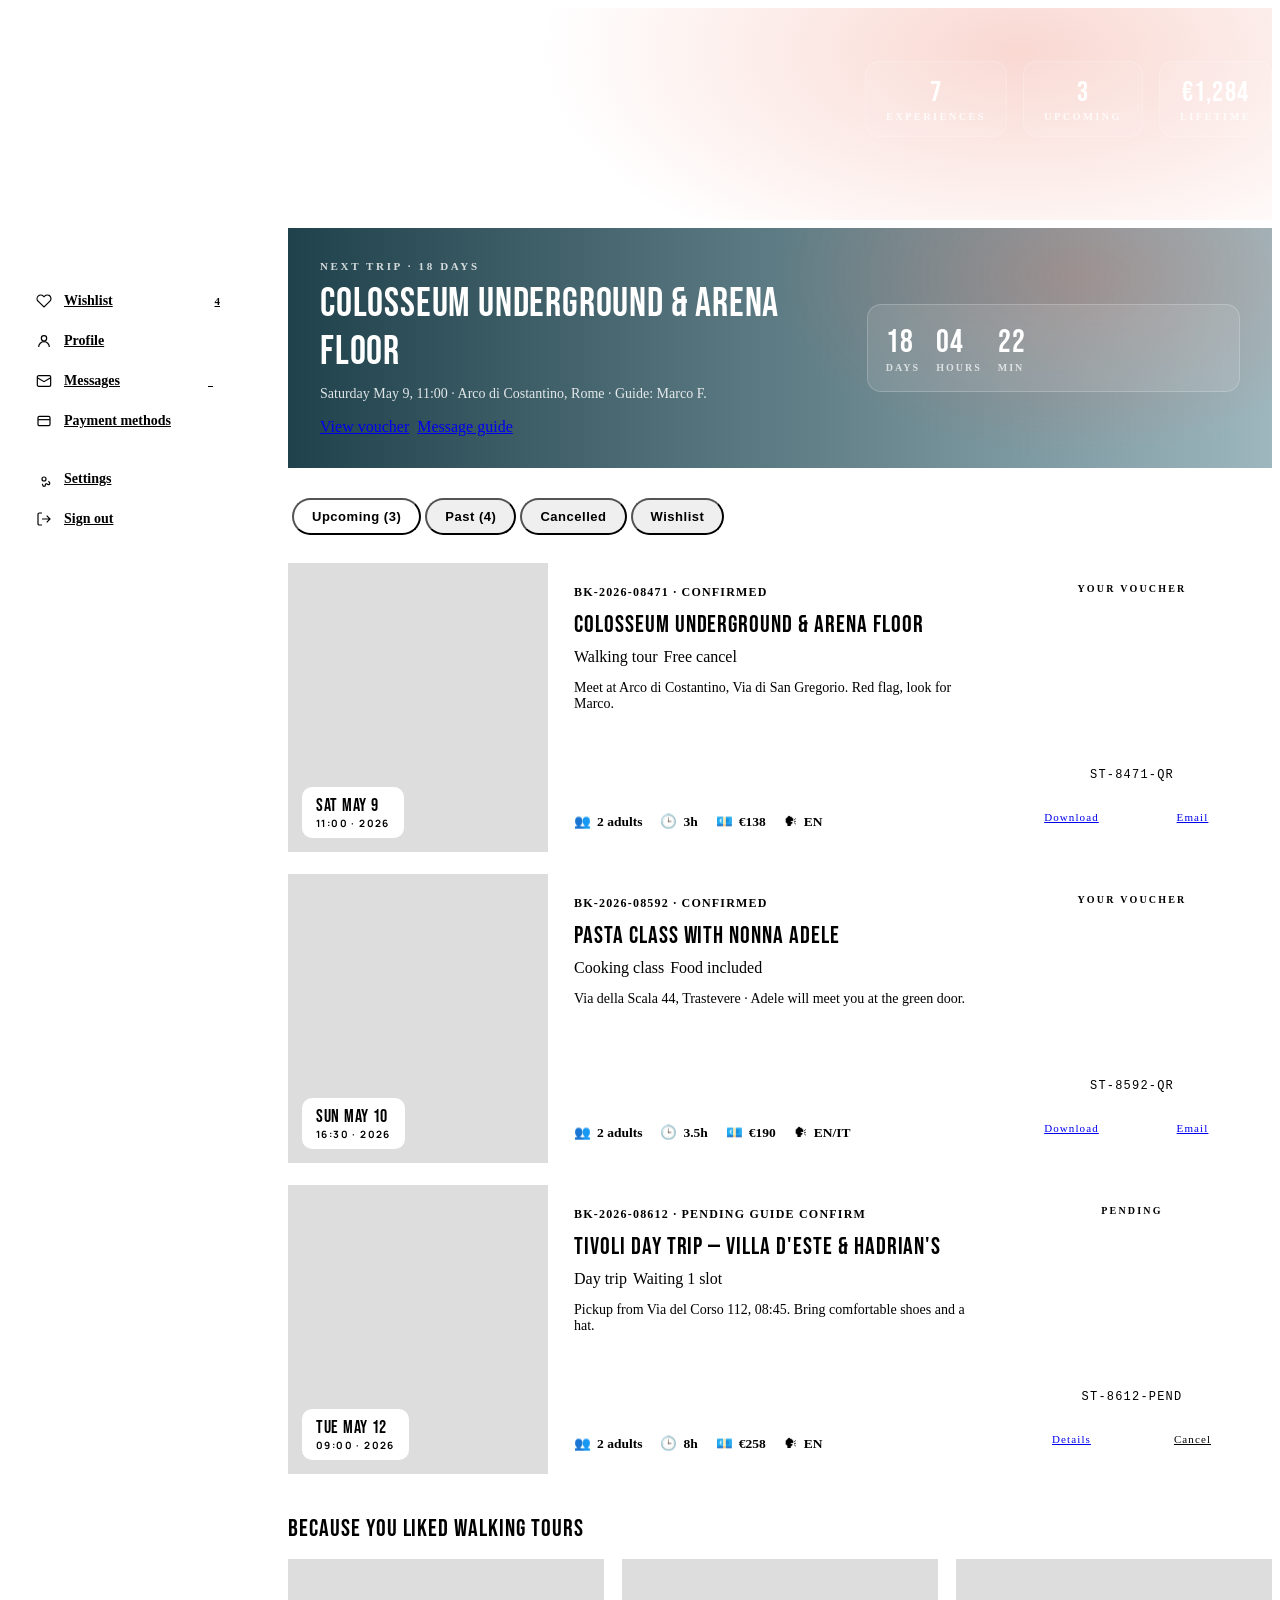
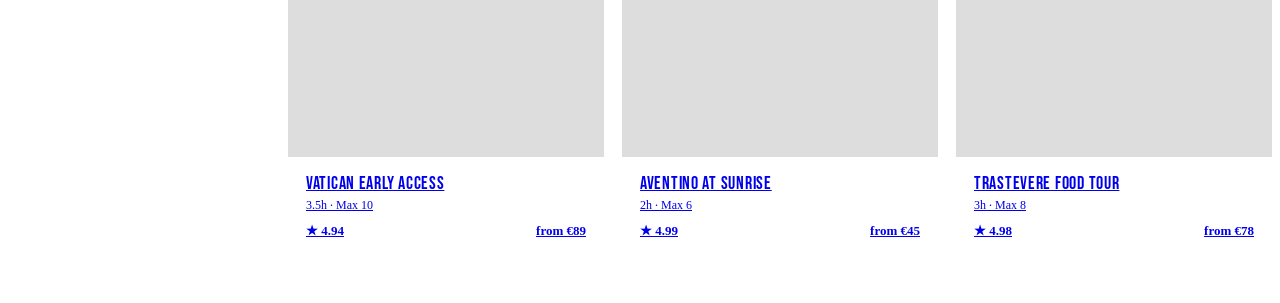
==== Account.html @ 509068ff "Initial commit: travel-platform static site 7 HTML pages linked via internal navigation: index (Soci" ====
<!doctype html>
<html lang="en">
<head>
<meta charset="utf-8"/>
<title>My bookings — SocialTravels</title>
<meta name="viewport" content="width=device-width,initial-scale=1"/>
<link href="https://fonts.googleapis.com/css2?family=Bebas+Neue&family=Manrope:wght@300;400;500;600;700;800&family=Fraunces:ital,opsz,wght@0,9..144,400;0,9..144,500;0,9..144,600;1,9..144,400&display=swap" rel="stylesheet">
<link rel="stylesheet" href="shared.css">
<style>
  .acc-hero{
    background:linear-gradient(135deg,var(--teal-900),var(--teal-700));
    color:#fff;padding:50px 0 80px;position:relative;overflow:hidden;
  }
  .acc-hero::before{content:"";position:absolute;inset:0;background:radial-gradient(800px 400px at 80% 20%,rgba(232,99,74,.25),transparent 60%);pointer-events:none}
  .acc-hero .wrap{position:relative;display:flex;align-items:center;gap:24px}
  .acc-avatar{width:76px;height:76px;border-radius:50%;background:var(--coral) center/cover;border:3px solid rgba(255,255,255,.3);display:grid;place-items:center;font-family:'Bebas Neue';font-size:32px;letter-spacing:.02em}
  .acc-hero h1{font-family:'Bebas Neue';font-size:48px;letter-spacing:.02em;margin:0;color:#fff;font-weight:400;line-height:1}
  .acc-hero p{opacity:.85;margin:6px 0 0;font-size:14px}
  .acc-chips{margin-left:auto;display:flex;gap:16px}
  .acc-chip-stat{background:rgba(255,255,255,.08);border:1px solid rgba(255,255,255,.18);border-radius:14px;padding:14px 20px;text-align:center}
  .acc-chip-stat .num{font-family:'Bebas Neue';font-size:28px;letter-spacing:.04em}
  .acc-chip-stat .lbl{font-size:10.5px;letter-spacing:.22em;text-transform:uppercase;opacity:.8;font-weight:700;margin-top:2px}

  .layout{display:grid;grid-template-columns:240px 1fr;gap:40px;padding:48px 0 40px;margin-top:-40px;position:relative;z-index:2}
  .acc-side{background:#fff;border:1px solid var(--line);border-radius:var(--radius);padding:14px;box-shadow:var(--shadow-sm);align-self:start;position:sticky;top:80px}
  .acc-side a{display:flex;align-items:center;gap:12px;padding:11px 14px;border-radius:10px;font-size:14px;color:var(--ink-2);font-weight:600;transition:background .2s,color .2s;margin-bottom:2px}
  .acc-side a:hover{background:var(--teal-50);color:var(--teal-900)}
  .acc-side a.on{background:var(--teal-800);color:#fff}
  .acc-side a.on svg{stroke:#fff}
  .acc-side hr{border:none;border-top:1px solid var(--line);margin:10px 0}

  .tabs{display:flex;gap:4px;padding:4px;background:var(--sand-2);border-radius:999px;width:fit-content;margin-bottom:24px}
  .tabs button{padding:9px 18px;border-radius:999px;font-size:13px;font-weight:700;letter-spacing:.04em;color:var(--ink-2);transition:all .2s}
  .tabs button.on{background:#fff;color:var(--teal-900);box-shadow:var(--shadow-sm)}

  /* Booking card */
  .bk-card{background:#fff;border:1px solid var(--line);border-radius:var(--radius);overflow:hidden;box-shadow:var(--shadow-sm);margin-bottom:22px;display:grid;grid-template-columns:260px 1fr 280px}
  .bk-card .img{background:#ddd center/cover;min-height:220px;position:relative}
  .bk-card .img .when{position:absolute;bottom:14px;left:14px;background:#fff;color:var(--teal-900);padding:8px 14px;border-radius:10px;font-family:'Bebas Neue';font-size:18px;letter-spacing:.04em;box-shadow:var(--shadow-sm)}
  .bk-card .img .when small{display:block;font-family:'Manrope';font-size:10px;letter-spacing:.14em;text-transform:uppercase;color:var(--mute);font-weight:700}
  .bk-card .body{padding:22px 26px;display:flex;flex-direction:column;gap:8px;border-right:1px solid var(--line)}
  .bk-card .body h4{margin:4px 0 0;font-family:'Bebas Neue';font-size:24px;color:var(--teal-900);letter-spacing:.04em;font-weight:400;line-height:1.1}
  .bk-card .body .meta{font-size:12px;color:var(--mute);letter-spacing:.1em;text-transform:uppercase;font-weight:700}
  .bk-card .body .chips{display:flex;gap:6px;flex-wrap:wrap;margin-top:2px}
  .bk-card .body .ticket-info{display:flex;gap:18px;color:var(--ink-2);font-size:13.5px;padding-top:12px;margin-top:auto;border-top:1px solid var(--line)}
  .bk-card .body .ticket-info span{display:inline-flex;align-items:center;gap:6px}
  .bk-card .body .ticket-info b{color:var(--teal-900);font-weight:700}

  /* QR + actions column */
  .bk-qr-col{padding:20px 22px;background:linear-gradient(180deg,var(--sand),var(--sand-2));display:flex;flex-direction:column;gap:10px;align-items:center;justify-content:center;text-align:center}
  .qr{width:130px;height:130px;background:#fff;padding:10px;border-radius:12px;border:1px solid var(--line);display:grid;place-items:center}
  .qr svg{width:100%;height:100%}
  .bk-qr-col .code{font-family:'Courier New',monospace;font-size:12px;color:var(--ink-2);letter-spacing:.1em;margin-top:4px}
  .bk-qr-col .acts{display:flex;gap:6px;width:100%;margin-top:10px}
  .bk-qr-col .acts .btn{flex:1;padding:9px 10px;font-size:11px;letter-spacing:.1em}

  /* Upcoming hero booking */
  .bk-next{position:relative;background:linear-gradient(90deg,rgba(7,45,56,.9),rgba(10,74,92,.4)),url('https://images.unsplash.com/photo-1552832230-c0197dd311b5?w=1600&q=80') center/cover;border-radius:var(--radius);padding:32px;color:#fff;display:grid;grid-template-columns:1.4fr 1fr;gap:24px;align-items:center;margin-bottom:26px;box-shadow:var(--shadow-md);overflow:hidden}
  .bk-next::before{content:"";position:absolute;inset:0;background:radial-gradient(500px 300px at 80% 20%,rgba(232,99,74,.25),transparent 60%);pointer-events:none}
  .bk-next .lbl{font-size:11px;letter-spacing:.24em;text-transform:uppercase;opacity:.8;font-weight:700;margin-bottom:8px;position:relative}
  .bk-next h3{font-family:'Bebas Neue';font-size:40px;letter-spacing:.02em;margin:0 0 10px;color:#fff;font-weight:400;position:relative}
  .bk-next p{opacity:.85;margin:0 0 16px;font-size:14px;position:relative}
  .bk-next .countdown{display:flex;gap:16px;background:rgba(255,255,255,.1);backdrop-filter:blur(10px);border:1px solid rgba(255,255,255,.2);padding:18px;border-radius:14px;position:relative}
  .bk-next .countdown .n{font-family:'Bebas Neue';font-size:32px;letter-spacing:.04em;color:#fff}
  .bk-next .countdown .u{font-size:10px;letter-spacing:.2em;text-transform:uppercase;opacity:.7;font-weight:700}

  h3.block{font-family:'Bebas Neue';font-size:24px;letter-spacing:.04em;color:var(--teal-900);margin:18px 0 16px;font-weight:400}

  @media(max-width:960px){
    .layout{grid-template-columns:1fr}
    .acc-side{position:static}
    .bk-card{grid-template-columns:1fr}
    .bk-card .body{border-right:none;border-bottom:1px solid var(--line)}
  }
</style>
</head>
<body>

<div class="acc-hero">
  <div class="wrap">
    <div class="acc-avatar">MR</div>
    <div>
      <h1>MARTA ROSSI</h1>
      <p>Member since Mar 2025 · <span style="color:var(--coral);font-weight:700">Gold traveller</span></p>
    </div>
    <div class="acc-chips">
      <div class="acc-chip-stat"><div class="num">7</div><div class="lbl">Experiences</div></div>
      <div class="acc-chip-stat"><div class="num">3</div><div class="lbl">Upcoming</div></div>
      <div class="acc-chip-stat"><div class="num">€1,284</div><div class="lbl">Lifetime</div></div>
    </div>
  </div>
</div>

<div class="wrap layout">
  <aside class="acc-side">
    <a href="#" class="on">
      <svg width="16" height="16" viewBox="0 0 24 24" fill="none" stroke="currentColor" stroke-width="1.8"><rect x="3" y="4" width="18" height="18" rx="2"/><path d="M3 10h18M8 2v4M16 2v4"/></svg>
      Bookings
    </a>
    <a href="#">
      <svg width="16" height="16" viewBox="0 0 24 24" fill="none" stroke="currentColor" stroke-width="1.8"><path d="M20.8 4.6a5.5 5.5 0 0 0-7.8 0L12 5.6l-1-1a5.5 5.5 0 0 0-7.8 7.8l1 1L12 21l7.8-7.7 1-1a5.5 5.5 0 0 0 0-7.8z"/></svg>
      Wishlist <span style="margin-left:auto;font-size:11px;color:var(--mute)">4</span>
    </a>
    <a href="#">
      <svg width="16" height="16" viewBox="0 0 24 24" fill="none" stroke="currentColor" stroke-width="1.8"><circle cx="12" cy="8" r="4"/><path d="M4 21a8 8 0 0 1 16 0"/></svg>
      Profile
    </a>
    <a href="#">
      <svg width="16" height="16" viewBox="0 0 24 24" fill="none" stroke="currentColor" stroke-width="1.8"><rect x="2" y="4" width="20" height="16" rx="2"/><path d="m2 7 10 6 10-6"/></svg>
      Messages <span style="margin-left:auto;background:var(--coral);color:#fff;font-size:10px;border-radius:999px;padding:2px 7px;font-weight:700">2</span>
    </a>
    <a href="#">
      <svg width="16" height="16" viewBox="0 0 24 24" fill="none" stroke="currentColor" stroke-width="1.8"><rect x="3" y="5" width="18" height="14" rx="2"/><path d="M3 10h18"/></svg>
      Payment methods
    </a>
    <hr>
    <a href="#">
      <svg width="16" height="16" viewBox="0 0 24 24" fill="none" stroke="currentColor" stroke-width="1.8"><circle cx="12" cy="12" r="3"/><path d="M19.4 15a1.7 1.7 0 0 0 .3 1.8l.1.1a2 2 0 1 1-2.8 2.8l-.1-.1a1.7 1.7 0 0 0-1.8-.3 1.7 1.7 0 0 0-1 1.5V21a2 2 0 1 1-4 0v-.1a1.7 1.7 0 0 0-1-1.5"/></svg>
      Settings
    </a>
    <a href="#">
      <svg width="16" height="16" viewBox="0 0 24 24" fill="none" stroke="currentColor" stroke-width="1.8"><path d="M9 21H5a2 2 0 0 1-2-2V5a2 2 0 0 1 2-2h4M16 17l5-5-5-5M21 12H9"/></svg>
      Sign out
    </a>
  </aside>

  <section>
    <!-- NEXT UP BANNER -->
    <div class="bk-next">
      <div>
        <div class="lbl">NEXT TRIP · 18 DAYS</div>
        <h3>Colosseum Underground & Arena Floor</h3>
        <p>Saturday May 9, 11:00 · Arco di Costantino, Rome · Guide: Marco F.</p>
        <div style="display:flex;gap:8px;position:relative">
          <a href="#" class="btn btn-coral">View voucher</a>
          <a href="#" class="btn btn-ghost-w">Message guide</a>
        </div>
      </div>
      <div class="countdown">
        <div><div class="n">18</div><div class="u">DAYS</div></div>
        <div><div class="n">04</div><div class="u">HOURS</div></div>
        <div><div class="n">22</div><div class="u">MIN</div></div>
      </div>
    </div>

    <div class="tabs">
      <button class="on">Upcoming (3)</button>
      <button>Past (4)</button>
      <button>Cancelled</button>
      <button>Wishlist</button>
    </div>

    <!-- Booking cards -->
    <article class="bk-card">
      <div class="img" style="background-image:url('https://images.unsplash.com/photo-1552832230-c0197dd311b5?w=900&q=80')">
        <div class="when">SAT MAY 9<small>11:00 · 2026</small></div>
      </div>
      <div class="body">
        <div class="meta">BK-2026-08471 · CONFIRMED</div>
        <h4>Colosseum Underground & Arena Floor</h4>
        <div class="chips"><span class="chip chip-teal">Walking tour</span><span class="chip chip-ok">Free cancel</span></div>
        <p style="margin:6px 0 0;color:var(--ink-2);font-size:14px">Meet at Arco di Costantino, Via di San Gregorio. Red flag, look for Marco.</p>
        <div class="ticket-info">
          <span>👥 <b>2 adults</b></span>
          <span>🕒 <b>3h</b></span>
          <span>💶 <b>€138</b></span>
          <span>🗣 <b>EN</b></span>
        </div>
      </div>
      <div class="bk-qr-col">
        <div style="font-size:10px;letter-spacing:.22em;text-transform:uppercase;color:var(--teal-700);font-weight:700">Your voucher</div>
        <div class="qr" id="qr1"></div>
        <div class="code">ST-8471-QR</div>
        <div class="acts">
          <a href="#" class="btn btn-teal">Download</a>
          <a href="#" class="btn btn-ghost">Email</a>
        </div>
      </div>
    </article>

    <article class="bk-card">
      <div class="img" style="background-image:url('https://images.unsplash.com/photo-1556909172-54557c7e4fb7?w=900&q=80')">
        <div class="when">SUN MAY 10<small>16:30 · 2026</small></div>
      </div>
      <div class="body">
        <div class="meta">BK-2026-08592 · CONFIRMED</div>
        <h4>Pasta Class with Nonna Adele</h4>
        <div class="chips"><span class="chip chip-teal">Cooking class</span><span class="chip chip-ok">Food included</span></div>
        <p style="margin:6px 0 0;color:var(--ink-2);font-size:14px">Via della Scala 44, Trastevere · Adele will meet you at the green door.</p>
        <div class="ticket-info">
          <span>👥 <b>2 adults</b></span>
          <span>🕒 <b>3.5h</b></span>
          <span>💶 <b>€190</b></span>
          <span>🗣 <b>EN/IT</b></span>
        </div>
      </div>
      <div class="bk-qr-col">
        <div style="font-size:10px;letter-spacing:.22em;text-transform:uppercase;color:var(--teal-700);font-weight:700">Your voucher</div>
        <div class="qr" id="qr2"></div>
        <div class="code">ST-8592-QR</div>
        <div class="acts">
          <a href="#" class="btn btn-teal">Download</a>
          <a href="#" class="btn btn-ghost">Email</a>
        </div>
      </div>
    </article>

    <article class="bk-card">
      <div class="img" style="background-image:url('https://commons.wikimedia.org/wiki/Special:FilePath/Gardens%20and%20fountains%20in%20Villa%20d%27Este%20(Tivoli)%20(8).jpg?width=900')">
        <div class="when">TUE MAY 12<small>09:00 · 2026</small></div>
      </div>
      <div class="body">
        <div class="meta">BK-2026-08612 · PENDING GUIDE CONFIRM</div>
        <h4>Tivoli Day Trip — Villa d'Este & Hadrian's</h4>
        <div class="chips"><span class="chip chip-coral">Day trip</span><span class="chip chip-ink">Waiting 1 slot</span></div>
        <p style="margin:6px 0 0;color:var(--ink-2);font-size:14px">Pickup from Via del Corso 112, 08:45. Bring comfortable shoes and a hat.</p>
        <div class="ticket-info">
          <span>👥 <b>2 adults</b></span>
          <span>🕒 <b>8h</b></span>
          <span>💶 <b>€258</b></span>
          <span>🗣 <b>EN</b></span>
        </div>
      </div>
      <div class="bk-qr-col">
        <div style="font-size:10px;letter-spacing:.22em;text-transform:uppercase;color:var(--warn);font-weight:700">Pending</div>
        <div class="qr" id="qr3" style="opacity:.4"></div>
        <div class="code">ST-8612-PEND</div>
        <div class="acts">
          <a href="#" class="btn btn-ghost">Details</a>
          <a href="#" class="btn btn-ghost" style="color:var(--coral);border-color:var(--coral-50)">Cancel</a>
        </div>
      </div>
    </article>

    <!-- Recommended -->
    <h3 class="block" style="margin-top:40px">Because you liked walking tours</h3>
    <div style="display:grid;grid-template-columns:repeat(3,1fr);gap:18px">
      <a href="Experience.html" class="card" style="overflow:hidden;display:flex;flex-direction:column">
        <div style="aspect-ratio:16/10;background:#ddd center/cover;background-image:url('https://commons.wikimedia.org/wiki/Special:FilePath/Galleria%20delle%20carte%20geografiche%20(Vatican%20Museums)%20September%202015-5.jpg?width=900')"></div>
        <div style="padding:16px 18px">
          <div style="font-family:'Bebas Neue';font-size:18px;letter-spacing:.04em;color:var(--teal-900)">Vatican Early Access</div>
          <div style="font-size:12px;color:var(--mute);margin:4px 0 10px">3.5h · Max 10</div>
          <div style="display:flex;justify-content:space-between;align-items:center;font-size:13px"><span style="color:var(--coral);font-weight:700">★ 4.94</span><span style="color:var(--teal-900);font-weight:700">from €89</span></div>
        </div>
      </a>
      <a href="Experience.html" class="card" style="overflow:hidden;display:flex;flex-direction:column">
        <div style="aspect-ratio:16/10;background:#ddd center/cover;background-image:url('https://images.unsplash.com/photo-1525874684015-58379d421a52?w=700&q=80')"></div>
        <div style="padding:16px 18px">
          <div style="font-family:'Bebas Neue';font-size:18px;letter-spacing:.04em;color:var(--teal-900)">Aventino at Sunrise</div>
          <div style="font-size:12px;color:var(--mute);margin:4px 0 10px">2h · Max 6</div>
          <div style="display:flex;justify-content:space-between;align-items:center;font-size:13px"><span style="color:var(--coral);font-weight:700">★ 4.99</span><span style="color:var(--teal-900);font-weight:700">from €45</span></div>
        </div>
      </a>
      <a href="Experience.html" class="card" style="overflow:hidden;display:flex;flex-direction:column">
        <div style="aspect-ratio:16/10;background:#ddd center/cover;background-image:url('https://images.unsplash.com/photo-1533777857889-4be7c70b33f7?w=700&q=80')"></div>
        <div style="padding:16px 18px">
          <div style="font-family:'Bebas Neue';font-size:18px;letter-spacing:.04em;color:var(--teal-900)">Trastevere Food Tour</div>
          <div style="font-size:12px;color:var(--mute);margin:4px 0 10px">3h · Max 8</div>
          <div style="display:flex;justify-content:space-between;align-items:center;font-size:13px"><span style="color:var(--coral);font-weight:700">★ 4.98</span><span style="color:var(--teal-900);font-weight:700">from €78</span></div>
        </div>
      </a>
    </div>
  </section>
</div>

<script src="i18n.js"></script>
<script src="components.js"></script>
<script>
  window.ST_TWEAKS = /*EDITMODE-BEGIN*/{"teal":"#0a4a5c","coral":"#e8634a","hero_layout":"A"}/*EDITMODE-END*/;
  STComponents.mountNav('exp', false);
  STComponents.mountFooter();
  STComponents.mountTweaks({});

  // simple generative QR (visual placeholder, not scannable)
  function drawQR(target, seed){
    const n = 21;
    const cell = 5;
    let s = '<svg viewBox="0 0 '+n*cell+' '+n*cell+'" xmlns="http://www.w3.org/2000/svg">';
    s += '<rect width="100%" height="100%" fill="#fff"/>';
    let h = seed;
    function rand(){ h = (h*9301 + 49297) % 233280; return h/233280; }
    for(let y=0;y<n;y++){
      for(let x=0;x<n;x++){
        const corner = (x<7 && y<7) || (x>n-8 && y<7) || (x<7 && y>n-8);
        const inner = ((x<7&&y<7&&x>0&&x<6&&y>0&&y<6&&!(x>1&&x<5&&y>1&&y<5)));
        let fill = false;
        if(x<7&&y<7){ fill = !(x>0&&x<6&&y>0&&y<6) || (x>1&&x<5&&y>1&&y<5); }
        else if(x>n-8&&y<7){ const xx=x-(n-7); fill = !(xx>0&&xx<6&&y>0&&y<6) || (xx>1&&xx<5&&y>1&&y<5); }
        else if(x<7&&y>n-8){ const yy=y-(n-7); fill = !(x>0&&x<6&&yy>0&&yy<6) || (x>1&&x<5&&yy>1&&yy<5); }
        else { fill = rand() > .55; }
        if(fill) s += `<rect x="${x*cell}" y="${y*cell}" width="${cell}" height="${cell}" fill="#072d38"/>`;
      }
    }
    s += '</svg>';
    target.innerHTML = s;
  }
  drawQR(document.getElementById('qr1'), 8471);
  drawQR(document.getElementById('qr2'), 8592);
  drawQR(document.getElementById('qr3'), 8612);

  document.querySelectorAll('.tabs button').forEach(b=>b.addEventListener('click',()=>{
    document.querySelectorAll('.tabs button').forEach(x=>x.classList.remove('on'));
    b.classList.add('on');
  }));
</script>
</body>
</html>
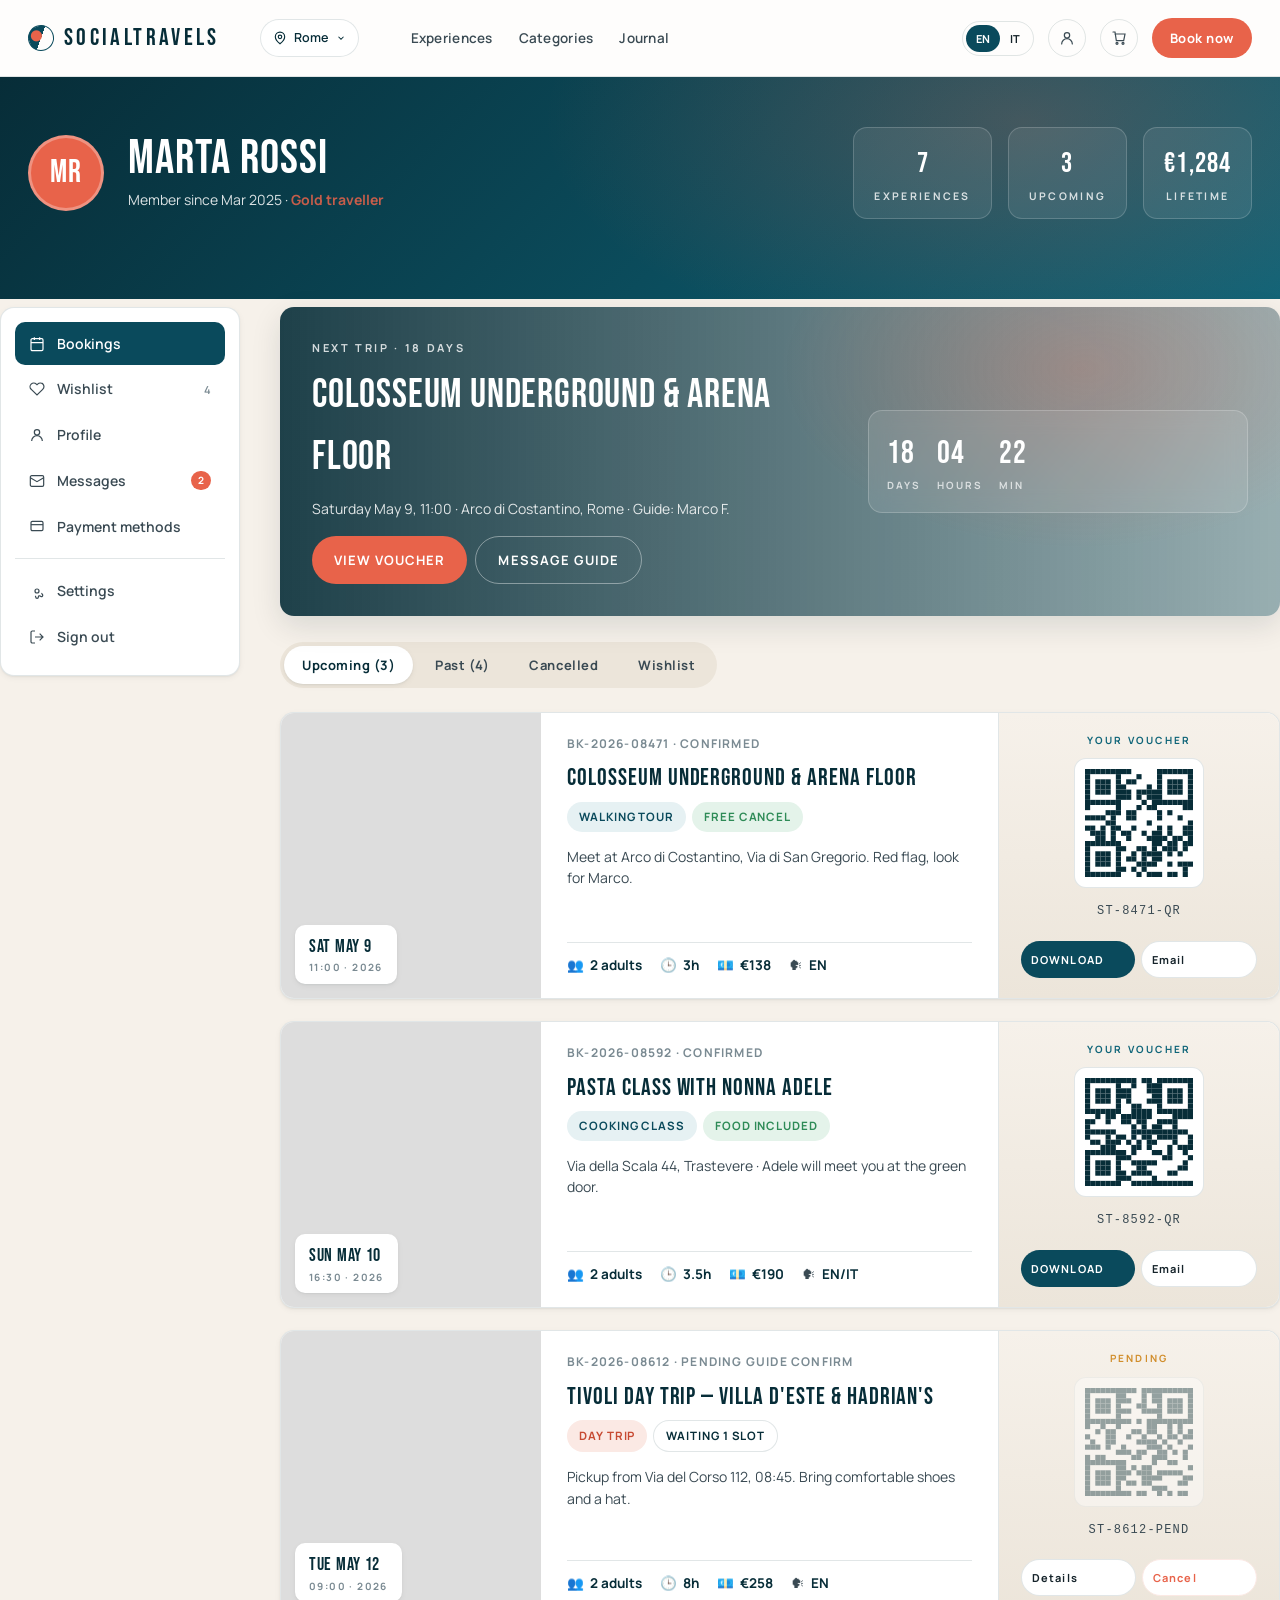
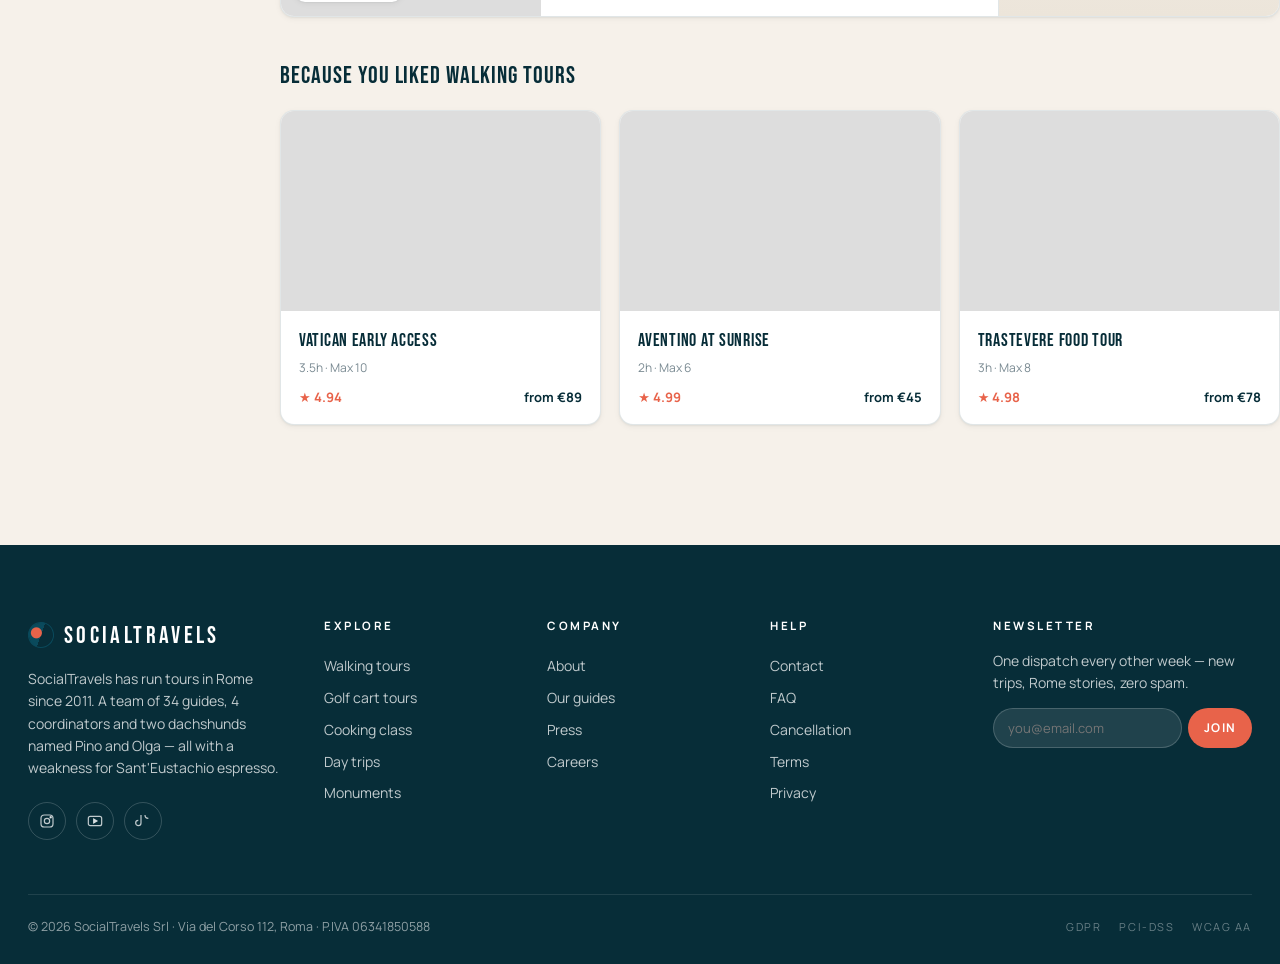
==== commit aa26c5ea: "Sync with updated design bundle: restructure home into city chooser Structural change: index.html is" ====
--- a/Account.html
+++ b/Account.html
@@ -5,7 +5,7 @@
 <title>My bookings — SocialTravels</title>
 <meta name="viewport" content="width=device-width,initial-scale=1"/>
 <link href="https://fonts.googleapis.com/css2?family=Bebas+Neue&family=Manrope:wght@300;400;500;600;700;800&family=Fraunces:ital,opsz,wght@0,9..144,400;0,9..144,500;0,9..144,600;1,9..144,400&display=swap" rel="stylesheet">
-<link rel="stylesheet" href="shared.css">
+<link rel="stylesheet" href="shared.css?v=4">
 <style>
   .acc-hero{
     background:linear-gradient(135deg,var(--teal-900),var(--teal-700));
@@ -263,8 +263,8 @@
   </section>
 </div>
 
-<script src="i18n.js"></script>
-<script src="components.js"></script>
+<script src="i18n.js?v=2"></script>
+<script src="components.js?v=4"></script>
 <script>
   window.ST_TWEAKS = /*EDITMODE-BEGIN*/{"teal":"#0a4a5c","coral":"#e8634a","hero_layout":"A"}/*EDITMODE-END*/;
   STComponents.mountNav('exp', false);
--- a/shared.css
+++ b/shared.css
@@ -0,0 +1,211 @@
+/* SocialTravels shared styles */
+:root{
+  --teal-900:#072d38;
+  --teal-800:#0a4a5c;
+  --teal-700:#0e6478;
+  --teal-600:#13809a;
+  --teal-500:#1f8aa1;
+  --teal-100:#cfe3e8;
+  --teal-50:#e6f1f3;
+  --coral:#e8634a;
+  --coral-dark:#c74a32;
+  --coral-50:#fbe9e4;
+  --sand:#f6f1ea;
+  --sand-2:#ece5da;
+  --ink:#15232a;
+  --ink-2:#3a4a53;
+  --mute:#7a8a92;
+  --line:rgba(12,50,62,.12);
+  --ok:#2e8b57;
+  --warn:#d18e2c;
+  --radius:14px;
+  --shadow-sm:0 1px 2px rgba(10,30,40,.06), 0 2px 6px rgba(10,30,40,.05);
+  --shadow-md:0 10px 30px rgba(10,30,40,.12);
+  --shadow-lg:0 30px 70px rgba(10,30,40,.22);
+}
+*{box-sizing:border-box}
+html,body{margin:0;padding:0}
+body{
+  font-family:'Manrope',system-ui,sans-serif;
+  color:var(--ink);background:var(--sand);
+  font-size:16px;line-height:1.55;
+  -webkit-font-smoothing:antialiased;
+}
+img{display:block;max-width:100%}
+a{color:inherit;text-decoration:none}
+button{font:inherit;cursor:pointer;border:none;background:none;color:inherit}
+.wrap{max-width:1280px;margin:0 auto;padding:0 28px}
+
+/* ---------- TOP NAV (shared) ---------- */
+.st-nav{
+  position:sticky;top:0;z-index:50;
+  background:rgba(255,255,255,.85);
+  backdrop-filter:blur(18px) saturate(1.2);
+  -webkit-backdrop-filter:blur(18px) saturate(1.2);
+  border-bottom:1px solid var(--line);
+}
+.st-nav.on-hero{
+  position:absolute;left:0;right:0;background:transparent;border:none;
+}
+.st-nav .wrap{display:flex;align-items:center;gap:32px;padding-top:18px;padding-bottom:18px}
+.logo{
+  font-family:'Bebas Neue',sans-serif;
+  font-size:24px;letter-spacing:.14em;color:var(--teal-900);
+  display:flex;align-items:center;gap:10px;font-weight:400;
+}
+.st-nav.on-hero .logo{color:#fff}
+.logo-mark{
+  width:26px;height:26px;border-radius:50%;
+  background:
+    radial-gradient(circle at 35% 35%, var(--coral) 0 5px, transparent 6px),
+    conic-gradient(from 220deg,var(--teal-800) 0 50%, transparent 50% 100%);
+  border:1.5px solid var(--teal-800);
+  transform:rotate(-20deg);
+}
+.st-nav.on-hero .logo-mark{border-color:#fff;background:
+  radial-gradient(circle at 35% 35%, var(--coral) 0 5px, transparent 6px),
+  conic-gradient(from 220deg,#fff 0 50%, transparent 50% 100%);}
+.nav-links{display:flex;gap:26px;margin-left:20px;font-size:13.5px;letter-spacing:.02em;color:var(--ink-2);font-weight:600}
+.st-nav.on-hero .nav-links{color:rgba(255,255,255,.9)}
+.nav-links a{position:relative;padding:4px 0;transition:color .2s}
+.nav-links a:hover{color:var(--coral)}
+.st-nav.on-hero .nav-links a:hover{color:#fff}
+.nav-links a.active{color:var(--coral)}
+.nav-right{margin-left:auto;display:flex;align-items:center;gap:14px}
+.nav-iconbtn{
+  width:38px;height:38px;border-radius:50%;border:1px solid var(--line);
+  display:grid;place-items:center;color:var(--ink-2);transition:background .2s,color .2s;
+}
+.nav-iconbtn:hover{background:var(--teal-50);color:var(--teal-800)}
+.st-nav.on-hero .nav-iconbtn{border-color:rgba(255,255,255,.3);color:#fff}
+.st-nav.on-hero .nav-iconbtn:hover{background:rgba(255,255,255,.14)}
+.lang-switch{
+  display:flex;border:1px solid var(--line);border-radius:999px;padding:3px;
+  font-size:11px;letter-spacing:.18em;font-weight:700;
+}
+.st-nav.on-hero .lang-switch{border-color:rgba(255,255,255,.3);color:#fff}
+.lang-switch button{padding:5px 10px;border-radius:999px;color:inherit}
+.lang-switch button.on{background:var(--teal-800);color:#fff}
+.st-nav.on-hero .lang-switch button.on{background:#fff;color:var(--teal-900)}
+
+/* ---------- CITY SWITCHER ---------- */
+.city-switch{position:relative;margin-left:8px}
+.city-btn{
+  display:inline-flex;align-items:center;gap:7px;
+  padding:8px 12px;border:1px solid var(--line);border-radius:999px;
+  font-size:12.5px;font-weight:600;letter-spacing:.02em;color:var(--teal-900);
+  background:#fff;transition:background .2s,border-color .2s;
+}
+.city-btn:hover{border-color:var(--teal-700)}
+.st-nav.on-hero .city-btn{background:rgba(255,255,255,.14);border-color:rgba(255,255,255,.3);color:#fff;backdrop-filter:blur(8px)}
+.st-nav.on-hero .city-btn:hover{background:rgba(255,255,255,.22)}
+.city-drop{
+  position:absolute;top:calc(100% + 10px);left:0;
+  background:#fff;border:1px solid var(--line);border-radius:14px;
+  box-shadow:0 20px 50px rgba(7,45,56,.18);
+  padding:8px;min-width:260px;
+  opacity:0;transform:translateY(-6px);pointer-events:none;transition:opacity .15s,transform .15s;
+  z-index:60;
+}
+.city-drop.on{opacity:1;transform:translateY(0);pointer-events:auto}
+.city-drop a{
+  display:flex;justify-content:space-between;align-items:center;gap:18px;
+  padding:10px 14px;border-radius:8px;font-size:13.5px;color:var(--teal-900);font-weight:600;
+  transition:background .15s;
+}
+.city-drop a:hover{background:var(--teal-50)}
+.city-drop a small{font-size:10px;letter-spacing:.14em;text-transform:uppercase;color:var(--teal-700);font-weight:700}
+.city-drop a.soon small{color:var(--mute)}
+.city-drop .city-sep{height:1px;background:var(--line);margin:6px 4px}
+.city-drop a.all{color:var(--coral);justify-content:flex-start;font-size:12px;letter-spacing:.14em;text-transform:uppercase}
+.nav-cta{
+  background:var(--coral);color:#fff;padding:10px 18px;border-radius:999px;
+  font-size:13px;font-weight:700;letter-spacing:.04em;transition:background .2s;
+}
+.nav-cta:hover{background:var(--coral-dark)}
+
+/* ---------- BUTTONS ---------- */
+.btn{display:inline-flex;align-items:center;gap:10px;padding:13px 22px;border-radius:999px;font-weight:700;font-size:13px;letter-spacing:.08em;transition:all .2s;cursor:pointer}
+.btn-coral{background:var(--coral);color:#fff;text-transform:uppercase}
+.btn-coral:hover{background:var(--coral-dark)}
+.btn-teal{background:var(--teal-800);color:#fff;text-transform:uppercase}
+.btn-teal:hover{background:var(--teal-900)}
+.btn-ghost{border:1px solid var(--line);color:var(--ink);background:#fff}
+.btn-ghost:hover{border-color:var(--teal-800);color:var(--teal-800)}
+.btn-ghost-w{border:1px solid rgba(255,255,255,.4);color:#fff;text-transform:uppercase}
+.btn-ghost-w:hover{background:rgba(255,255,255,.15)}
+
+/* ---------- TYPE ---------- */
+h2.display,h1.display{
+  font-family:'Bebas Neue',sans-serif;font-weight:400;letter-spacing:.02em;line-height:.95;margin:0;color:var(--teal-900);
+}
+.ital{font-family:'Fraunces',serif;font-style:italic;font-weight:400;color:var(--coral)}
+.kicker{
+  font-size:11px;letter-spacing:.32em;text-transform:uppercase;
+  color:var(--teal-700);font-weight:700;margin-bottom:14px;
+  display:inline-flex;align-items:center;gap:10px;
+}
+.kicker::before{content:"";width:28px;height:1.5px;background:var(--coral)}
+
+/* ---------- FOOTER ---------- */
+footer{background:var(--teal-900);color:rgba(255,255,255,.75);padding:72px 0 28px;margin-top:80px}
+.foot-grid{display:grid;grid-template-columns:1.4fr 1fr 1fr 1fr 1.2fr;gap:40px}
+.foot-grid h5{color:#fff;font-size:11.5px;letter-spacing:.22em;text-transform:uppercase;margin:0 0 16px;font-weight:700}
+.foot-grid a{display:block;padding:5px 0;font-size:14px;transition:color .2s}
+.foot-grid a:hover{color:#fff}
+.foot-about p{font-size:14px;line-height:1.6;margin:14px 0 22px}
+.foot-social{display:flex;gap:10px}
+.foot-social a{
+  width:38px;height:38px;border-radius:50%;border:1px solid rgba(255,255,255,.18);
+  display:grid;place-items:center;padding:0;
+}
+.foot-social a:hover{background:rgba(255,255,255,.1)}
+.foot-bottom{
+  margin-top:54px;padding-top:22px;border-top:1px solid rgba(255,255,255,.1);
+  display:flex;justify-content:space-between;align-items:center;font-size:12.5px;
+  color:rgba(255,255,255,.55);flex-wrap:wrap;gap:10px;
+}
+.foot-bottom .badges{display:flex;gap:18px;font-size:11px;letter-spacing:.14em;text-transform:uppercase;opacity:.7}
+
+/* ---------- TWEAKS PANEL ---------- */
+.tweaks{
+  position:fixed;right:20px;bottom:20px;z-index:200;
+  background:#fff;border-radius:14px;box-shadow:0 20px 60px rgba(0,0,0,.25);
+  padding:18px;width:280px;display:none;font-size:13px;
+  border:1px solid var(--line);
+}
+.tweaks.on{display:block}
+.tweaks h6{margin:0 0 10px;font-size:10.5px;letter-spacing:.22em;text-transform:uppercase;color:var(--teal-700)}
+.tweak-row{display:flex;justify-content:space-between;align-items:center;gap:8px;margin-bottom:10px}
+.tweak-row label{color:var(--ink-2);font-size:12.5px}
+.tweak-row input[type=color]{width:40px;height:28px;border:none;background:none;padding:0;cursor:pointer}
+.tweak-row select{font-size:12px;padding:5px 8px;border:1px solid var(--line);border-radius:6px;background:#fff}
+.tweaks-divider{height:1px;background:var(--line);margin:10px 0}
+
+svg{flex-shrink:0}
+
+/* chips */
+.chip{display:inline-flex;align-items:center;gap:6px;padding:6px 12px;border-radius:999px;font-size:11.5px;letter-spacing:.08em;font-weight:700;text-transform:uppercase}
+.chip-teal{background:var(--teal-50);color:var(--teal-800)}
+.chip-coral{background:var(--coral-50);color:var(--coral-dark)}
+.chip-ink{background:#fff;color:var(--teal-900);border:1px solid var(--line)}
+.chip-ok{background:#e4f3ea;color:var(--ok)}
+
+/* section */
+section.sec{padding:100px 0}
+.section-head{display:flex;align-items:flex-end;justify-content:space-between;gap:40px;margin-bottom:48px}
+.section-head p{max-width:440px;color:var(--ink-2);margin:0;font-size:15px}
+h2.display{font-size:clamp(40px,5.2vw,72px)}
+
+/* utility */
+.stack{display:flex;flex-direction:column;gap:16px}
+.row{display:flex;align-items:center;gap:12px}
+
+/* card base */
+.card{background:#fff;border:1px solid var(--line);border-radius:var(--radius);box-shadow:var(--shadow-sm)}
+
+/* responsive basics */
+@media(max-width:960px){
+  .foot-grid{grid-template-columns:1fr 1fr}
+  .nav-links{display:none}
+}
